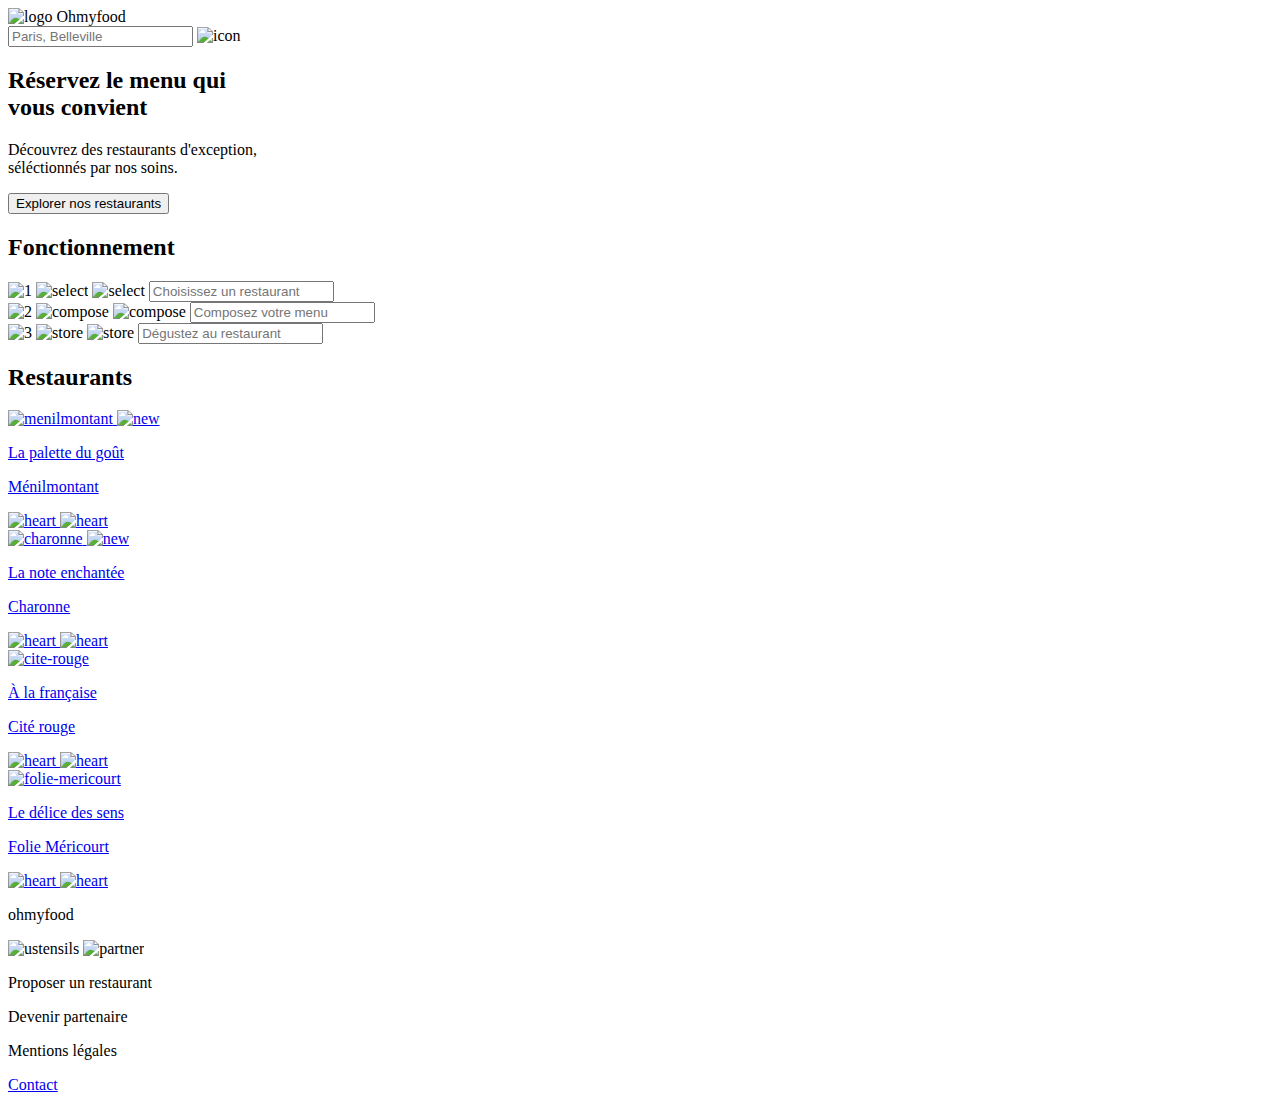
==== Accueil.html @ 1a691bb3 "Sass integration on project" ====
<!DOCTYPE html>
<html lang="fr">
    <!-- Website name -->
    <head> 
        <meta charset="utf-8"/>
        <link rel="stylesheet" href="/Users/gaelletakforyan/Desktop/Openclassrooms/Projet-3/Accueil.css"/>
    
        <!-- Police -->
        <link rel="preconnect" href="https://fonts.gstatic.com">
        <link href="https://fonts.googleapis.com/css2?family=Roboto:wght@100;500&family=Shrikhand&display=swap" rel="stylesheet">
       
        <meta name="viewport" content="width=device-width, initial-scale=1.0">

        <!-- Ohmyfood -->
        <meta name="description" content="Discover the best restaurants around you in one click. Fast and easy!"> 
        <title>Ohmyfood</title>
    </head>

    <body>
        <div class="bloc-page">

            <header>

                <!-- Logo/Title -->
                <div class="logo">
                    <img src="/Users/gaelletakforyan/Desktop/Openclassrooms/Projet-3/images/logo/ohmyfood@2x.svg" alt="logo Ohmyfood">
                </div>

                <!-- City search -->
                <div class="map">
                    <input class="input" type="search" placeholder="Paris, Belleville">
                    <img class="icon" src="/Users/gaelletakforyan/Desktop/Openclassrooms/Projet-3/images/font/map.svg" alt="icon">
                </div>
                <!-- Purpose -->
                <div class="purpose">
                    <h2> Réservez le menu qui <br> vous convient </h2>
                    <p> Découvrez des restaurants d'exception, <br> séléctionnés par nos soins.</p>
                    <input class="explore" type="button" value="Explorer nos restaurants">
                </div>

                <!-- Running -->
                <nav>
                    <h2>Fonctionnement</h2>

                    <div class="select"> 
                        <img class="first" src="/Users/gaelletakforyan/Desktop/Openclassrooms/Projet-3/images/font/1.svg" alt="1">
                        <img class="select-img" src="/Users/gaelletakforyan/Desktop/Openclassrooms/Projet-3/images/font/mobile.svg" alt="select">
                        <img class="select-img2" src="/Users/gaelletakforyan/Desktop/Openclassrooms/Projet-3/images/font/mobile-paint.svg" alt="select">
                        <input class="select-p" type="search" placeholder="Choisissez un restaurant">
                    </div>
                    <div class="compose">
                        <img class="second" src="/Users/gaelletakforyan/Desktop/Openclassrooms/Projet-3/images/font/2.svg" alt="2">
                        <img class="compose-img" src="/Users/gaelletakforyan/Desktop/Openclassrooms/Projet-3/images/font/list.svg" alt="compose"> 
                        <img class="compose-img2" src="/Users/gaelletakforyan/Desktop/Openclassrooms/Projet-3/images/font/list-paint.svg" alt="compose"> 
                        <input class="compose-p" type="search" placeholder="Composez votre menu">
                    </div>
                    <div class="store">
                        <img class="third" src="/Users/gaelletakforyan/Desktop/Openclassrooms/Projet-3/images/font/3.svg" alt="3">
                        <img class="store-img" src="/Users/gaelletakforyan/Desktop/Openclassrooms/Projet-3/images/font/store.svg" alt="store">
                        <img class="store-img2" src="/Users/gaelletakforyan/Desktop/Openclassrooms/Projet-3/images/font/store-paint.svg" alt="store">
                        <input class="store-p" type="search" placeholder="Dégustez au restaurant">
                    </div>
                </nav>

            </header>

            <section>

                <!-- Restaurant selection -->
                <h2>Restaurants</h2>

                <a class="restaurant1-link" href="restaurant1-link">
                    <div class="menilmontant">
                        <img class="menilmontant-img" src="/Users/gaelletakforyan/Desktop/Openclassrooms/Projet-3/images/restaurants/menilmontant.jpg" alt="menilmontant">
                        <img class="menilmontant-new" src="/Users/gaelletakforyan/Desktop/Openclassrooms/Projet-3/images/font/nouveau.svg" alt="new">
                        <p class="menilmontant-title">La palette du goût </p>
                        <p class="menilmontant-place">Ménilmontant</p>
                        <img class ="menilmontant-heart" src="/Users/gaelletakforyan/Desktop/Openclassrooms/Projet-3/images/font/heart.svg" alt="heart">
                        <img class ="menilmontant-heart2" src="/Users/gaelletakforyan/Desktop/Openclassrooms/Projet-3/images/font/heart-paint.svg" alt="heart">
                    </div>
                </a>

                <a class="restaurant2-link" href="restaurant2-link">
                    <div class="charonne">
                        <img class="charonne-img" src="/Users/gaelletakforyan/Desktop/Openclassrooms/Projet-3/images/restaurants/charonne.jpg" alt="charonne">
                        <img class="charonne-new" src="/Users/gaelletakforyan/Desktop/Openclassrooms/Projet-3/images/font/nouveau.svg" alt="new">
                        <p class="charonne-title">La note enchantée</p>
                        <p class="charonne-place">Charonne</p>
                        <img class="charonne-heart" src="/Users/gaelletakforyan/Desktop/Openclassrooms/Projet-3/images/font/heart.svg" alt="heart">                    
                        <img class="charonne-heart2" src="/Users/gaelletakforyan/Desktop/Openclassrooms/Projet-3/images/font/heart-paint.svg" alt="heart">                    
                    </div>
                </a>

                <a class="restaurant3-link" href="restaurant3-link">
                    <div class="cite-rouge">
                        <img class="cite-rouge-img" src="/Users/gaelletakforyan/Desktop/Openclassrooms/Projet-3/images/restaurants/cite-rouge.jpg" alt="cite-rouge">
                        <p class="cite-rouge-title">À la française</p>
                        <p class="cite-rouge-place">Cité rouge</p>
                        <img class="cite-rouge-heart" src="/Users/gaelletakforyan/Desktop/Openclassrooms/Projet-3/images/font/heart.svg" alt="heart">    
                        <img class="cite-rouge-heart2" src="/Users/gaelletakforyan/Desktop/Openclassrooms/Projet-3/images/font/heart-paint.svg" alt="heart">    
                    </div>
                </a>

                <a class="restaurant4-link" href="restaurant4-link">
                    <div class="folie-mericourt">
                        <img class="folie-mericourt-img" src="/Users/gaelletakforyan/Desktop/Openclassrooms/Projet-3/images/restaurants/folie-mericourt.jpg" alt="folie-mericourt">
                        <p class="folie-mericourt-title">Le délice des sens</p>
                        <p class="folie-mericourt-place">Folie Méricourt</p>
                        <img class="folie-mericourt-heart" src="/Users/gaelletakforyan/Desktop/Openclassrooms/Projet-3/images/font/heart.svg" alt="heart">
                        <img class="folie-mericourt-heart2" src="/Users/gaelletakforyan/Desktop/Openclassrooms/Projet-3/images/font/heart-paint.svg" alt="heart">
                    </div>
                </a>
            </section>

            <footer>
                <!-- Footer -->

                <p class= "title">ohmyfood</p>
                <img class="ustensils" src="/Users/gaelletakforyan/Desktop/Openclassrooms/Projet-3/images/font/ustensils.svg" alt="ustensils">
                <img class="partner" src="/Users/gaelletakforyan/Desktop/Openclassrooms/Projet-3/images/font/partner.svg" alt="partner">
                <p class="ustensils-p">Proposer un restaurant</p>
                <p class="partner-p">Devenir partenaire</p>
                <p class="legal">Mentions légales</p>
                <a class="contact-link" href="mailto:contact@ohmyfood.com">Contact</a>
            </footer>
        </div>
    </body>
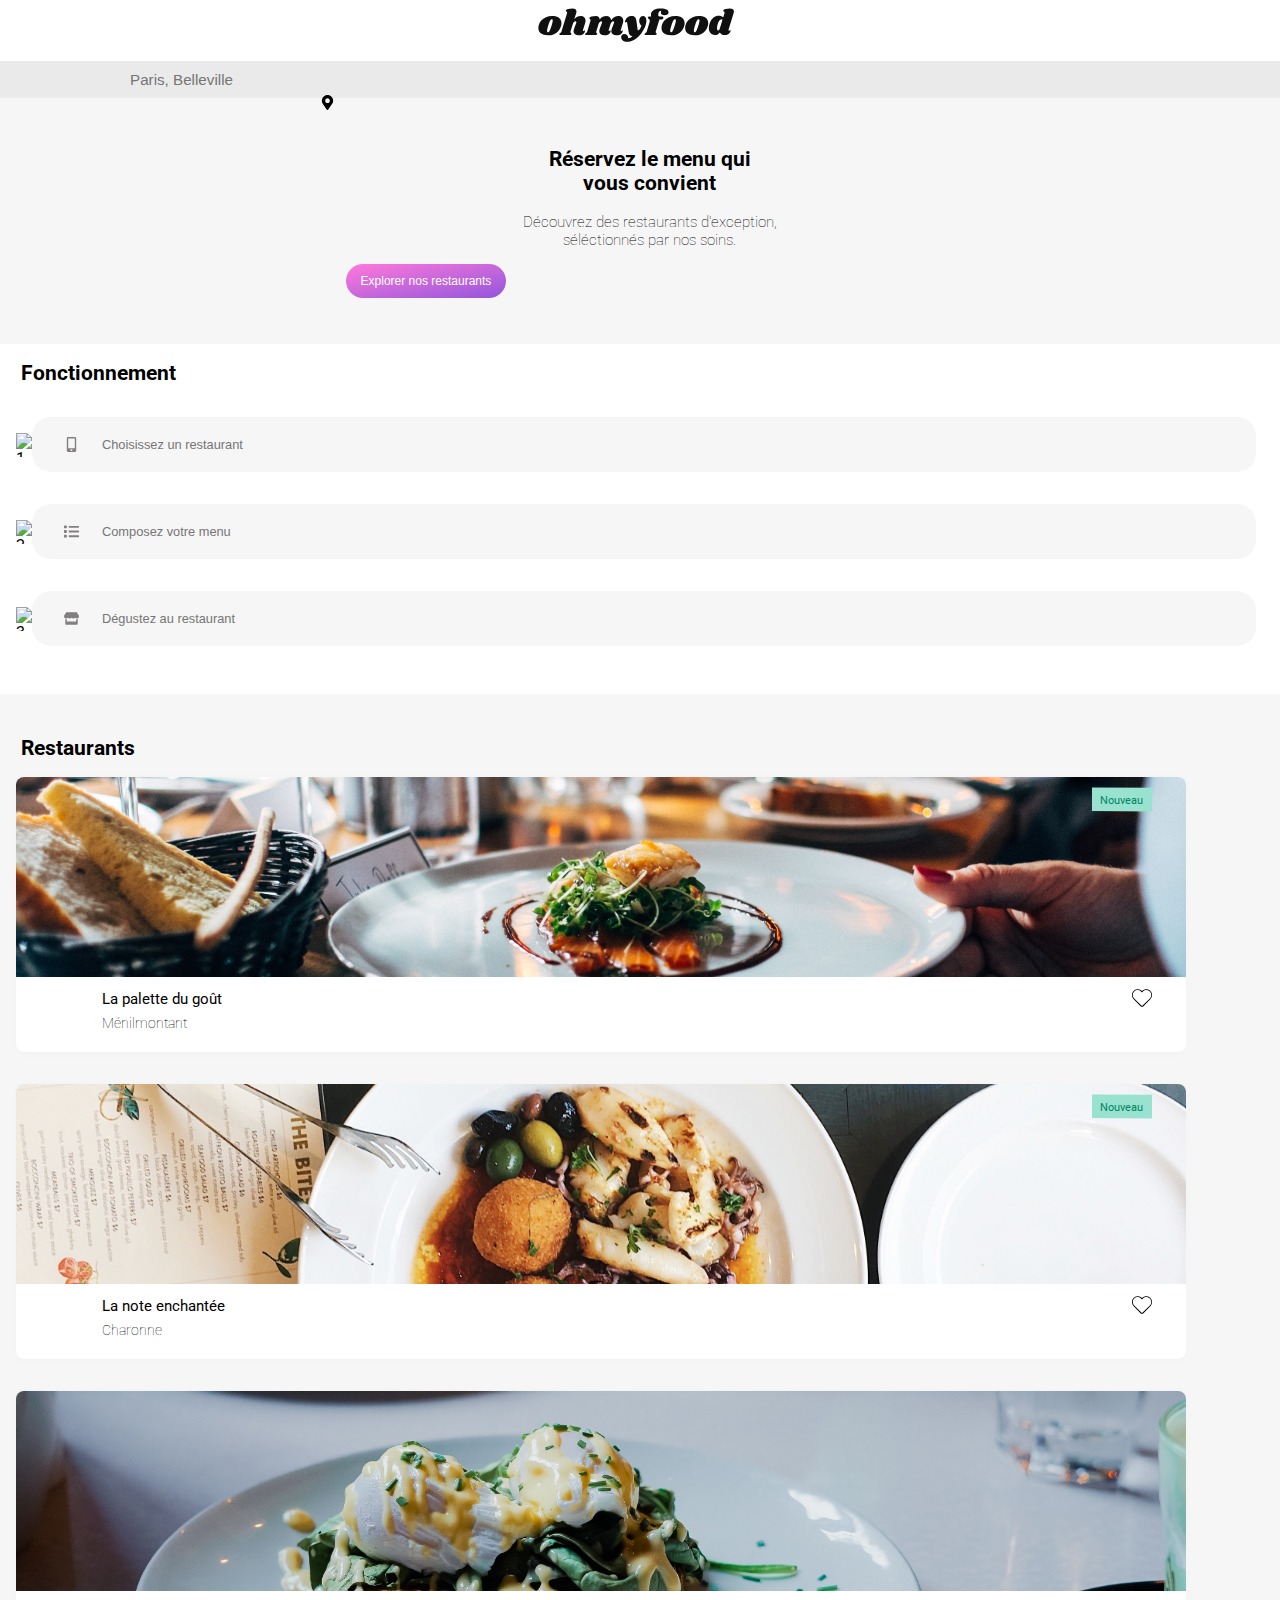
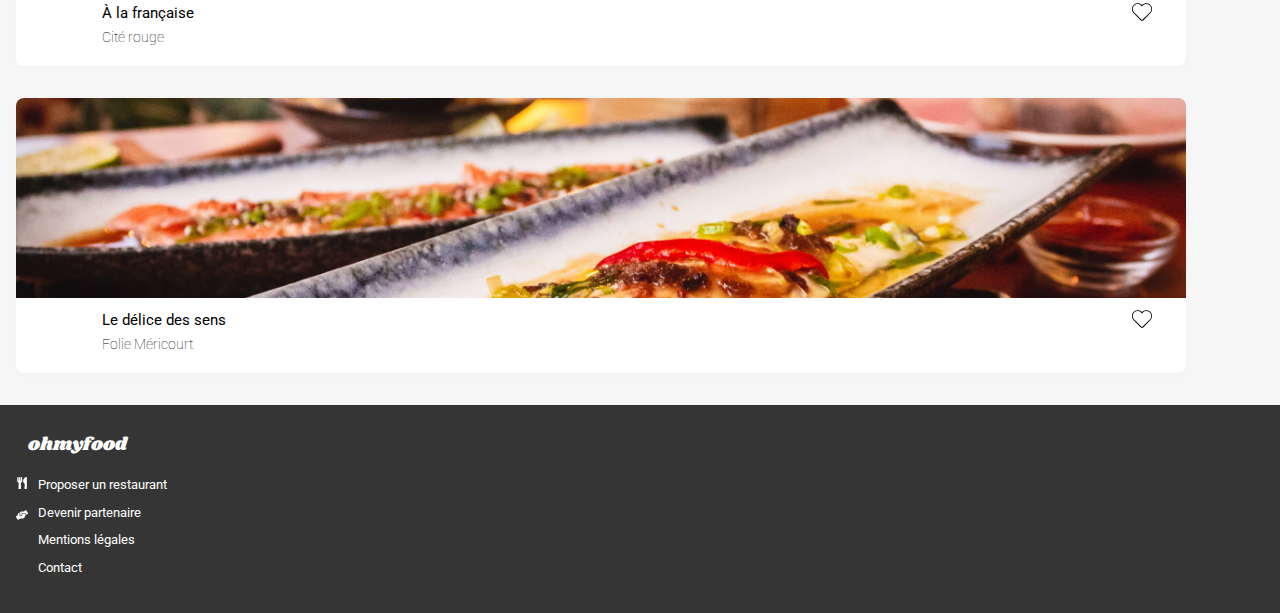
==== commit 750069dd: "Mise en forme dossier source" ====
--- a/Accueil.html
+++ b/Accueil.html
@@ -3,7 +3,7 @@
     <!-- Website name -->
     <head> 
         <meta charset="utf-8"/>
-        <link rel="stylesheet" href="/Users/gaelletakforyan/Desktop/Openclassrooms/Projet-3/Accueil.css"/>
+        <link rel="stylesheet" href="Accueil.css"/>
     
         <!-- Police -->
         <link rel="preconnect" href="https://fonts.gstatic.com">
@@ -23,13 +23,13 @@
 
                 <!-- Logo/Title -->
                 <div class="logo">
-                    <img src="/Users/gaelletakforyan/Desktop/Openclassrooms/Projet-3/images/logo/ohmyfood@2x.svg" alt="logo Ohmyfood">
+                    <img src="images/logo/ohmyfood@2x.svg" alt="logo Ohmyfood">
                 </div>
 
                 <!-- City search -->
                 <div class="map">
                     <input class="input" type="search" placeholder="Paris, Belleville">
-                    <img class="icon" src="/Users/gaelletakforyan/Desktop/Openclassrooms/Projet-3/images/font/map.svg" alt="icon">
+                    <img class="icon" src="images/font/map.svg" alt="icon">
                 </div>
                 <!-- Purpose -->
                 <div class="purpose">
@@ -43,21 +43,21 @@
                     <h2>Fonctionnement</h2>
 
                     <div class="select"> 
-                        <img class="first" src="/Users/gaelletakforyan/Desktop/Openclassrooms/Projet-3/images/font/1.svg" alt="1">
-                        <img class="select-img" src="/Users/gaelletakforyan/Desktop/Openclassrooms/Projet-3/images/font/mobile.svg" alt="select">
-                        <img class="select-img2" src="/Users/gaelletakforyan/Desktop/Openclassrooms/Projet-3/images/font/mobile-paint.svg" alt="select">
+                        <img class="first" src="images/font/1.svg" alt="1">
+                        <img class="select-img" src="images/font/mobile.svg" alt="select">
+                        <img class="select-img2" src="images/font/mobile-paint.svg" alt="select">
                         <input class="select-p" type="search" placeholder="Choisissez un restaurant">
                     </div>
                     <div class="compose">
-                        <img class="second" src="/Users/gaelletakforyan/Desktop/Openclassrooms/Projet-3/images/font/2.svg" alt="2">
-                        <img class="compose-img" src="/Users/gaelletakforyan/Desktop/Openclassrooms/Projet-3/images/font/list.svg" alt="compose"> 
-                        <img class="compose-img2" src="/Users/gaelletakforyan/Desktop/Openclassrooms/Projet-3/images/font/list-paint.svg" alt="compose"> 
+                        <img class="second" src="images/font/2.svg" alt="2">
+                        <img class="compose-img" src="images/font/list.svg" alt="compose"> 
+                        <img class="compose-img2" src="images/font/list-paint.svg" alt="compose"> 
                         <input class="compose-p" type="search" placeholder="Composez votre menu">
                     </div>
                     <div class="store">
-                        <img class="third" src="/Users/gaelletakforyan/Desktop/Openclassrooms/Projet-3/images/font/3.svg" alt="3">
-                        <img class="store-img" src="/Users/gaelletakforyan/Desktop/Openclassrooms/Projet-3/images/font/store.svg" alt="store">
-                        <img class="store-img2" src="/Users/gaelletakforyan/Desktop/Openclassrooms/Projet-3/images/font/store-paint.svg" alt="store">
+                        <img class="third" src="images/font/3.svg" alt="3">
+                        <img class="store-img" src="images/font/store.svg" alt="store">
+                        <img class="store-img2" src="images/font/store-paint.svg" alt="store">
                         <input class="store-p" type="search" placeholder="Dégustez au restaurant">
                     </div>
                 </nav>
@@ -71,43 +71,43 @@
 
                 <a class="restaurant1-link" href="restaurant1-link">
                     <div class="menilmontant">
-                        <img class="menilmontant-img" src="/Users/gaelletakforyan/Desktop/Openclassrooms/Projet-3/images/restaurants/menilmontant.jpg" alt="menilmontant">
-                        <img class="menilmontant-new" src="/Users/gaelletakforyan/Desktop/Openclassrooms/Projet-3/images/font/nouveau.svg" alt="new">
+                        <img class="menilmontant-img" src="images/restaurants/menilmontant.jpg" alt="menilmontant">
+                        <img class="menilmontant-new" src="images/font/nouveau.svg" alt="new">
                         <p class="menilmontant-title">La palette du goût </p>
                         <p class="menilmontant-place">Ménilmontant</p>
-                        <img class ="menilmontant-heart" src="/Users/gaelletakforyan/Desktop/Openclassrooms/Projet-3/images/font/heart.svg" alt="heart">
-                        <img class ="menilmontant-heart2" src="/Users/gaelletakforyan/Desktop/Openclassrooms/Projet-3/images/font/heart-paint.svg" alt="heart">
+                        <img class ="menilmontant-heart" src="images/font/heart.svg" alt="heart">
+                        <img class ="menilmontant-heart2" src="images/font/heart-paint.svg" alt="heart">
                     </div>
                 </a>
 
                 <a class="restaurant2-link" href="restaurant2-link">
                     <div class="charonne">
-                        <img class="charonne-img" src="/Users/gaelletakforyan/Desktop/Openclassrooms/Projet-3/images/restaurants/charonne.jpg" alt="charonne">
-                        <img class="charonne-new" src="/Users/gaelletakforyan/Desktop/Openclassrooms/Projet-3/images/font/nouveau.svg" alt="new">
+                        <img class="charonne-img" src="images/restaurants/charonne.jpg" alt="charonne">
+                        <img class="charonne-new" src="images/font/nouveau.svg" alt="new">
                         <p class="charonne-title">La note enchantée</p>
                         <p class="charonne-place">Charonne</p>
-                        <img class="charonne-heart" src="/Users/gaelletakforyan/Desktop/Openclassrooms/Projet-3/images/font/heart.svg" alt="heart">                    
-                        <img class="charonne-heart2" src="/Users/gaelletakforyan/Desktop/Openclassrooms/Projet-3/images/font/heart-paint.svg" alt="heart">                    
+                        <img class="charonne-heart" src="images/font/heart.svg" alt="heart">                    
+                        <img class="charonne-heart2" src="images/font/heart-paint.svg" alt="heart">                    
                     </div>
                 </a>
 
                 <a class="restaurant3-link" href="restaurant3-link">
                     <div class="cite-rouge">
-                        <img class="cite-rouge-img" src="/Users/gaelletakforyan/Desktop/Openclassrooms/Projet-3/images/restaurants/cite-rouge.jpg" alt="cite-rouge">
+                        <img class="cite-rouge-img" src="images/restaurants/cite-rouge.jpg" alt="cite-rouge">
                         <p class="cite-rouge-title">À la française</p>
                         <p class="cite-rouge-place">Cité rouge</p>
-                        <img class="cite-rouge-heart" src="/Users/gaelletakforyan/Desktop/Openclassrooms/Projet-3/images/font/heart.svg" alt="heart">    
-                        <img class="cite-rouge-heart2" src="/Users/gaelletakforyan/Desktop/Openclassrooms/Projet-3/images/font/heart-paint.svg" alt="heart">    
+                        <img class="cite-rouge-heart" src="images/font/heart.svg" alt="heart">    
+                        <img class="cite-rouge-heart2" src="images/font/heart-paint.svg" alt="heart">    
                     </div>
                 </a>
 
                 <a class="restaurant4-link" href="restaurant4-link">
                     <div class="folie-mericourt">
-                        <img class="folie-mericourt-img" src="/Users/gaelletakforyan/Desktop/Openclassrooms/Projet-3/images/restaurants/folie-mericourt.jpg" alt="folie-mericourt">
+                        <img class="folie-mericourt-img" src="images/restaurants/folie-mericourt.jpg" alt="folie-mericourt">
                         <p class="folie-mericourt-title">Le délice des sens</p>
                         <p class="folie-mericourt-place">Folie Méricourt</p>
-                        <img class="folie-mericourt-heart" src="/Users/gaelletakforyan/Desktop/Openclassrooms/Projet-3/images/font/heart.svg" alt="heart">
-                        <img class="folie-mericourt-heart2" src="/Users/gaelletakforyan/Desktop/Openclassrooms/Projet-3/images/font/heart-paint.svg" alt="heart">
+                        <img class="folie-mericourt-heart" src="images/font/heart.svg" alt="heart">
+                        <img class="folie-mericourt-heart2" src="images/font/heart-paint.svg" alt="heart">
                     </div>
                 </a>
             </section>
@@ -116,8 +116,8 @@
                 <!-- Footer -->
 
                 <p class= "title">ohmyfood</p>
-                <img class="ustensils" src="/Users/gaelletakforyan/Desktop/Openclassrooms/Projet-3/images/font/ustensils.svg" alt="ustensils">
-                <img class="partner" src="/Users/gaelletakforyan/Desktop/Openclassrooms/Projet-3/images/font/partner.svg" alt="partner">
+                <img class="ustensils" src="images/font/ustensils.svg" alt="ustensils">
+                <img class="partner" src="images/font/partner.svg" alt="partner">
                 <p class="ustensils-p">Proposer un restaurant</p>
                 <p class="partner-p">Devenir partenaire</p>
                 <p class="legal">Mentions légales</p>
--- a/Accueil.css
+++ b/Accueil.css
@@ -0,0 +1,247 @@
+/* Principals elements of the page */
+body {
+  font-family: "Roboto", sans-serif;
+  margin-left: 0%;
+}
+
+/* Header */
+.logo {
+  text-align: center;
+}
+
+.map {
+  display: flex;
+  flex-direction: row-reverse;
+  align-items: center;
+  justify-content: center;
+  margin-right: -0.5em;
+}
+
+.input {
+  background-color: #eaeaea;
+  border: none;
+  font-size: 0.95em;
+  color: black;
+  padding: 10px 0px 10px 130px;
+  width: 102.5%;
+  margin-top: 1em;
+}
+
+.icon {
+  width: 15px;
+  height: 15px;
+  position: absolute;
+  left: 25%;
+  top: 10.5%;
+}
+
+.purpose {
+  background-color: #f6f6f6;
+  padding-top: 2em;
+  padding-bottom: 5em;
+  width: 102.2%;
+}
+
+.purpose h2 {
+  font-size: 1.3em;
+  text-align: center;
+}
+
+.purpose p {
+  text-align: center;
+  font-weight: 100;
+  font-size: 0.95em;
+}
+
+.explore {
+  border-radius: 3em;
+  position: absolute;
+  left: 27%;
+  margin: 0;
+  font-size: 0.75em;
+  color: white;
+  padding: 10px 15px 10px 15px;
+  background: linear-gradient(to bottom right, #FF79DA, #9356DC);
+  border: none;
+}
+
+nav h2, section h2 {
+  font-size: 1.3em;
+  margin-left: 1em;
+}
+
+.select, .compose, .store {
+  display: flex;
+  flex-direction: row;
+  align-items: center;
+  margin-top: 2em;
+  padding-right: 1em;
+}
+
+.select-img, .compose-img, .store-img {
+  width: 15px;
+  height: 15px;
+  position: absolute;
+  margin-left: 4em;
+}
+
+.select-img2, .compose-img2, .store-img2 {
+  width: 15px;
+  height: 15px;
+  position: absolute;
+  margin-left: 4em;
+  opacity: 0;
+}
+
+.select-img2:hover, .compose-img2:hover, .store-img2:hover {
+  opacity: 1;
+}
+
+.select-p, .compose-p, .store-p {
+  background-color: #f6f6f6;
+  border: none;
+  color: black;
+  font-size: 0.8em;
+  padding: 20px 0px 20px 70px;
+  border-radius: 1.5em;
+  margin-left: 2.5em;
+  width: 100%;
+}
+
+.select-p:hover, .compose-p:hover, .store-p:hover {
+  background: #f5edff;
+}
+
+.first, .second, .third {
+  width: 24px;
+  height: 24px;
+  position: absolute;
+  margin-left: 1em;
+}
+
+/* Section */
+section h2 {
+  padding-top: 2em;
+}
+
+section {
+  margin-top: 3em;
+  padding-bottom: 3em;
+  background-color: #f6f6f6;
+  height: auto;
+  width: 102.2%;
+}
+
+.restaurant1-link, .restaurant2-link, .restaurant3-link, .restaurant4-link {
+  color: black;
+  text-decoration: none;
+}
+
+.menilmontant, .charonne, .cite-rouge, .folie-mericourt {
+  display: flex;
+  flex-direction: column;
+  align-items: center;
+  background-color: white;
+  box-shadow: 0px 2px 5px #F2F2F2;
+  border-color: #F2F2F2;
+  width: 90%;
+  height: 275px;
+  margin-left: 1em;
+  border-radius: 0.5em;
+}
+
+.menilmontant-img, .charonne-img, .cite-rouge-img, .folie-mericourt-img {
+  width: 100%;
+  height: 200px;
+  border-top-left-radius: 0.5em;
+  border-top-right-radius: 0.5em;
+  object-fit: cover;
+}
+
+.menilmontant-title, .charonne-title, .cite-rouge-title, .folie-mericourt-title {
+  position: absolute;
+  left: 8%;
+  font-size: 0.95em;
+  margin-top: 14em;
+}
+
+.menilmontant-place, .charonne-place, .cite-rouge-place, .folie-mericourt-place {
+  position: absolute;
+  left: 8%;
+  font-weight: 100;
+  font-size: 0.85em;
+  margin-top: 17.5em;
+}
+
+.menilmontant-new, .charonne-new, .cite-rouge-new, .folie-mericourt-new {
+  position: absolute;
+  right: 10%;
+  width: 60px;
+  height: 30px;
+  margin-top: 0.5em;
+}
+
+.menilmontant-heart, .charonne-heart, .cite-rouge-heart, .folie-mericourt-heart {
+  position: absolute;
+  right: 10%;
+  width: 20px;
+  height: 20px;
+  margin-top: 13.2em;
+}
+
+.menilmontant-heart2, .charonne-heart2, .cite-rouge-heart2, .folie-mericourt-heart2 {
+  position: absolute;
+  right: 10%;
+  width: 20px;
+  height: 20px;
+  margin-top: 13.2em;
+  opacity: 0;
+}
+
+.menilmontant-heart2:hover, .charonne-heart2:hover, .cite-rouge-heart2:hover, .folie-mericourt-heart2:hover {
+  opacity: 1;
+}
+
+.charonne, .cite-rouge, .folie-mericourt {
+  margin-top: 2em;
+}
+
+/* Footer */
+footer {
+  background-color: #353535;
+  margin-top: -1em;
+  padding-top: 0.5em;
+  margin-bottom: -1.5em;
+  height: 200px;
+  width: 102.2%;
+}
+
+footer .title {
+  font-family: "Shrikhand", cursive;
+  margin-left: 1.5em;
+  font-size: 1.15em;
+  color: white;
+}
+
+.ustensils-p, .partner-p, .legal, .contact-link {
+  display: flex;
+  flex-direction: column;
+  align-items: flex-start;
+  text-decoration: none;
+  font-size: 0.8em;
+  margin-left: 3em;
+  color: white;
+}
+
+.ustensils, .partner {
+  width: 12px;
+  height: 12px;
+  position: absolute;
+  margin-left: 1em;
+}
+
+.partner {
+  margin-top: 2em;
+}
+
+/*# sourceMappingURL=Accueil.css.map */
